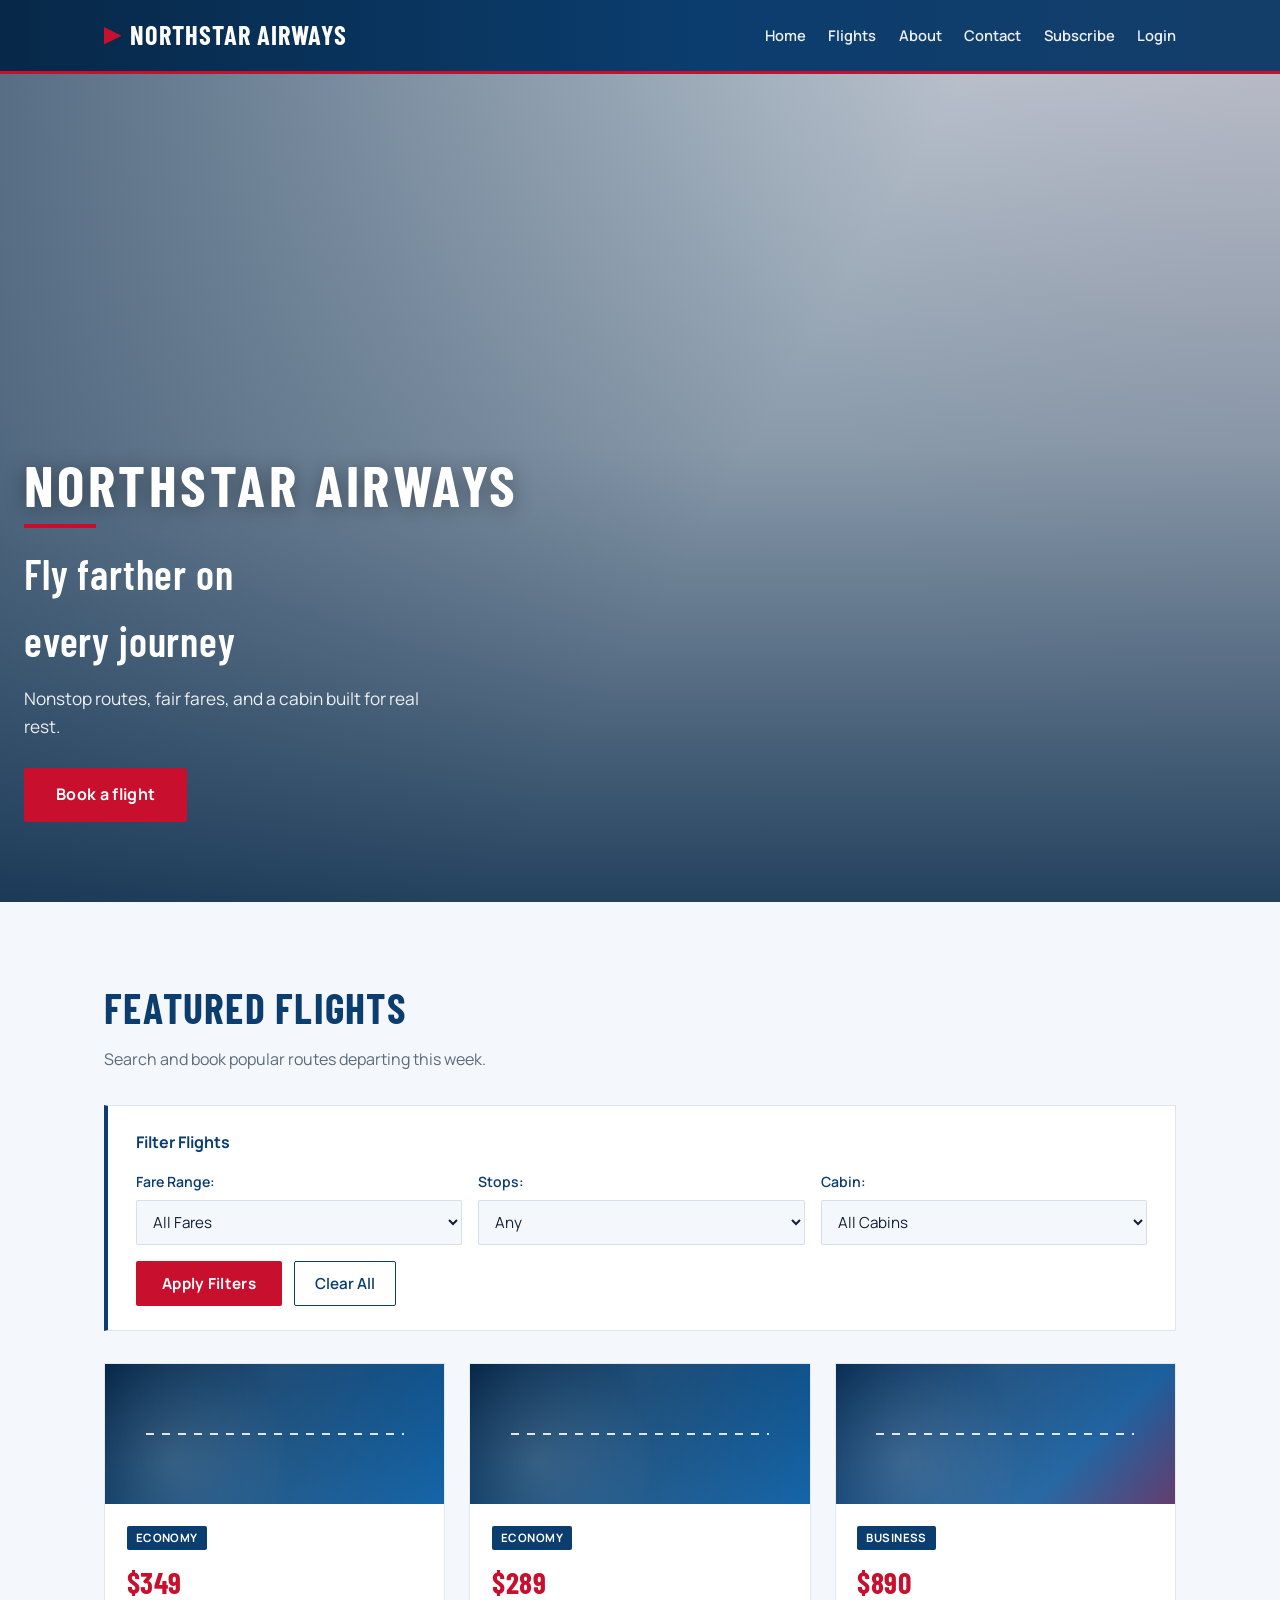
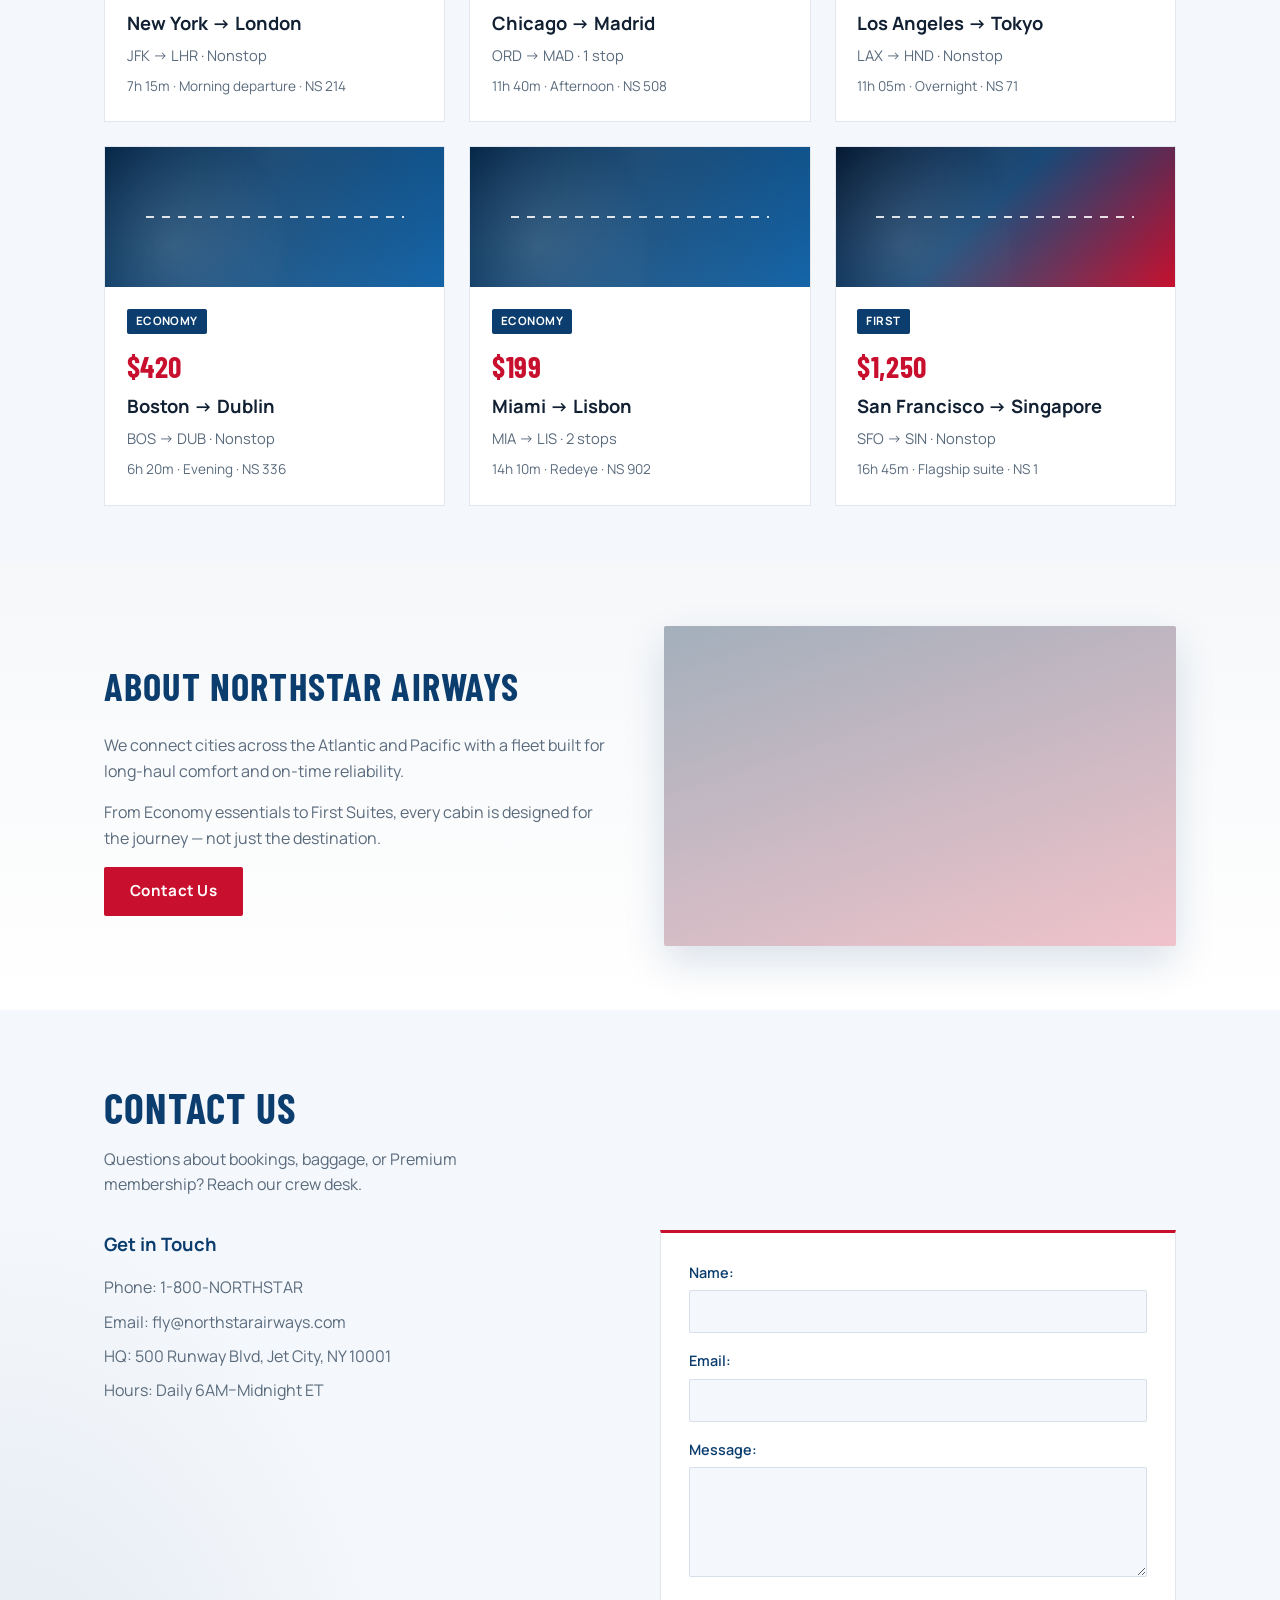
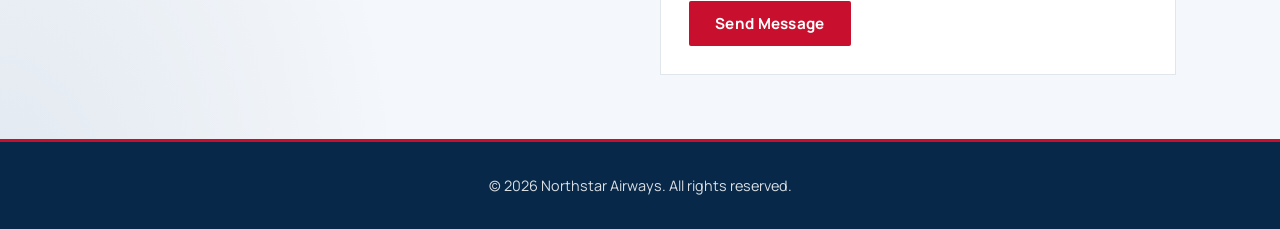
==== index.html @ 5d202de9 "Add Northstar Airways booking demo with Amplitude analytics Airline-themed blue/red site mirroring w" ====
<!DOCTYPE html>
<html lang="en">

<head>
    <meta charset="UTF-8">
    <meta name="viewport" content="width=device-width, initial-scale=1.0">
    <title>Northstar Airways — Fly Farther</title>
    <link rel="preconnect" href="https://fonts.googleapis.com">
    <link rel="preconnect" href="https://fonts.gstatic.com" crossorigin>
    <link href="https://fonts.googleapis.com/css2?family=Barlow+Condensed:wght@600;700&family=Manrope:wght@400;500;600;700&display=swap" rel="stylesheet">
    <link rel="stylesheet" href="style.css">

    <!-- Amplitude Analytics with Engagement Plugin -->
    <script src="https://cdn.amplitude.com/script/f0db16a2ac68ab1c81271aeabdb148de.js"></script>
    <script src="https://cdn.amplitude.com/script/f0db16a2ac68ab1c81271aeabdb148de.engagement.js"></script>
    <script>

        // Add engagement plugin only (session replay should be included)
        if (window.engagement && window.engagement.plugin) {
            console.log('Adding engagement plugin...');
            const engagementPlugin = window.engagement.plugin();
            console.log('Engagement plugin object:', engagementPlugin);
            window.amplitude.add(engagementPlugin);
            console.log('Engagement plugin added');
        } else {
            console.warn('Engagement plugin not found');
        }
        const sessionReplayTracking = window.sessionReplay.plugin();

        window.amplitude.add(window.sessionReplay.plugin({ sampleRate: 1 }));
        // Initialize Amplitude
        window.amplitude.init('f0db16a2ac68ab1c81271aeabdb148de', {
            "fetchRemoteConfig": true,
            "autocapture": true
        });

        console.log('Amplitude initialized successfully');

    </script>

</head>

<body>
    <!-- Header -->
    <header>
        <nav class="container">
            <div class="logo">
                <span class="logo-mark" aria-hidden="true"></span>
                Northstar Airways
            </div>
            <ul>
                <li><a href="#home">Home</a></li>
                <li><a href="#flights">Flights</a></li>
                <li><a href="#about">About</a></li>
                <li><a href="#contact">Contact</a></li>
                <li id="subscribeNavItem"><a href="#" onclick="startFreeTrial(); return false;">Subscribe</a></li>
                <li id="premiumNavItem"><a href="#" onclick="upgradeToPremium(); return false;">Upgrade to Premium</a></li>
                <li id="loginNavItem"><a href="#" onclick="openLoginModal()">Login</a></li>
            </ul>
        </nav>
    </header>

    <!-- Hero Section -->
    <section id="home" class="hero">
        <div class="hero-media" role="img" aria-label="Aircraft climbing through a clear sky"></div>
        <div class="hero-scrim"></div>
        <div class="container hero-content">
            <p class="brand-lockup">Northstar Airways</p>
            <h1>Fly farther on every journey</h1>
            <p class="hero-support">Nonstop routes, fair fares, and a cabin built for real rest.</p>
            <a href="#flights" class="btn btn-hero">Book a flight</a>
        </div>
    </section>

    <!-- Flights Section -->
    <section id="flights" class="flights">
        <div class="container">
            <h2 class="section-title">Featured Flights</h2>
            <p class="section-lead">Search and book popular routes departing this week.</p>

            <!-- Filters -->
            <div class="filters">
                <h3>Filter Flights</h3>
                <div class="filter-row">
                    <div class="filter-group">
                        <label for="priceFilter">Fare Range:</label>
                        <select id="priceFilter">
                            <option value="">All Fares</option>
                            <option value="0-300">Under $300</option>
                            <option value="300-500">$300 – $500</option>
                            <option value="500-999999">$500+</option>
                        </select>
                    </div>
                    <div class="filter-group">
                        <label for="bedroomFilter">Stops:</label>
                        <select id="bedroomFilter">
                            <option value="">Any</option>
                            <option value="0">Nonstop</option>
                            <option value="1">1+ stop</option>
                            <option value="2">2+ stops</option>
                        </select>
                    </div>
                    <div class="filter-group">
                        <label for="typeFilter">Cabin:</label>
                        <select id="typeFilter">
                            <option value="">All Cabins</option>
                            <option value="economy">Economy</option>
                            <option value="business">Business</option>
                            <option value="first">First</option>
                        </select>
                    </div>
                </div>
                <div class="filter-buttons">
                    <button class="btn" onclick="applyFilters()">Apply Filters</button>
                    <button class="btn-secondary" onclick="clearFilters()">Clear All</button>
                </div>
            </div>

            <div class="flight-grid" id="propertyGrid">
                <div class="flight-card" data-price="349" data-bedrooms="0" data-type="economy"
                    onclick="ClickFeatureProperty(1)">
                    <div class="flight-route-visual economy"></div>
                    <div class="flight-info">
                        <div class="flight-type">Economy</div>
                        <div class="flight-price">$349</div>
                        <h3 class="flight-title">New York → London</h3>
                        <p class="flight-location">JFK → LHR · Nonstop</p>
                        <p class="flight-features">7h 15m · Morning departure · NS 214</p>
                    </div>
                </div>

                <div class="flight-card" data-price="289" data-bedrooms="1" data-type="economy"
                    onclick="ClickFeatureProperty(2)">
                    <div class="flight-route-visual economy"></div>
                    <div class="flight-info">
                        <div class="flight-type">Economy</div>
                        <div class="flight-price">$289</div>
                        <h3 class="flight-title">Chicago → Madrid</h3>
                        <p class="flight-location">ORD → MAD · 1 stop</p>
                        <p class="flight-features">11h 40m · Afternoon · NS 508</p>
                    </div>
                </div>

                <div class="flight-card" data-price="890" data-bedrooms="0" data-type="business"
                    onclick="ClickFeatureProperty(3)">
                    <div class="flight-route-visual business"></div>
                    <div class="flight-info">
                        <div class="flight-type">Business</div>
                        <div class="flight-price">$890</div>
                        <h3 class="flight-title">Los Angeles → Tokyo</h3>
                        <p class="flight-location">LAX → HND · Nonstop</p>
                        <p class="flight-features">11h 05m · Overnight · NS 71</p>
                    </div>
                </div>

                <div class="flight-card" data-price="420" data-bedrooms="0" data-type="economy"
                    onclick="ClickFeatureProperty(4)">
                    <div class="flight-route-visual economy"></div>
                    <div class="flight-info">
                        <div class="flight-type">Economy</div>
                        <div class="flight-price">$420</div>
                        <h3 class="flight-title">Boston → Dublin</h3>
                        <p class="flight-location">BOS → DUB · Nonstop</p>
                        <p class="flight-features">6h 20m · Evening · NS 336</p>
                    </div>
                </div>

                <div class="flight-card" data-price="199" data-bedrooms="2" data-type="economy"
                    onclick="ClickFeatureProperty(5)">
                    <div class="flight-route-visual economy"></div>
                    <div class="flight-info">
                        <div class="flight-type">Economy</div>
                        <div class="flight-price">$199</div>
                        <h3 class="flight-title">Miami → Lisbon</h3>
                        <p class="flight-location">MIA → LIS · 2 stops</p>
                        <p class="flight-features">14h 10m · Redeye · NS 902</p>
                    </div>
                </div>

                <div class="flight-card" data-price="1250" data-bedrooms="0" data-type="first"
                    onclick="ClickFeatureProperty(6)">
                    <div class="flight-route-visual first"></div>
                    <div class="flight-info">
                        <div class="flight-type">First</div>
                        <div class="flight-price">$1,250</div>
                        <h3 class="flight-title">San Francisco → Singapore</h3>
                        <p class="flight-location">SFO → SIN · Nonstop</p>
                        <p class="flight-features">16h 45m · Flagship suite · NS 1</p>
                    </div>
                </div>
            </div>

            <div class="no-results" id="noResults">
                No flights match your current filters. Please try different criteria.
            </div>
        </div>
    </section>

    <!-- Flight Modal -->
    <div id="propertyModal" class="modal">
        <div class="modal-content">
            <span class="modal-close" onclick="closePropertyModal()">&times;</span>
            <div id="modalContent">
                <!-- Flight details will be loaded here -->
            </div>
        </div>
    </div>

    <!-- About Section -->
    <section id="about" class="about">
        <div class="container">
            <div class="about-content">
                <div class="about-text">
                    <h2>About Northstar Airways</h2>
                    <p>We connect cities across the Atlantic and Pacific with a fleet built for long-haul comfort and on-time reliability.</p>
                    <p>From Economy essentials to First Suites, every cabin is designed for the journey — not just the destination.</p>
                    <a href="#contact" class="btn">Contact Us</a>
                </div>
                <div class="about-image" role="img" aria-label="Cabin aisle looking toward the cockpit"></div>
            </div>
        </div>
    </section>

    <!-- Contact Section -->
    <section id="contact" class="contact">
        <div class="container">
            <h2 class="section-title">Contact Us</h2>
            <p class="section-lead">Questions about bookings, baggage, or Premium membership? Reach our crew desk.</p>

            <div class="contact-content">
                <div class="contact-info">
                    <h3>Get in Touch</h3>
                    <p>Phone: 1-800-NORTHSTAR</p>
                    <p>Email: fly@northstarairways.com</p>
                    <p>HQ: 500 Runway Blvd, Jet City, NY 10001</p>
                    <p>Hours: Daily 6AM–Midnight ET</p>
                </div>

                <form class="contact-form">
                    <div class="form-group">
                        <label for="name">Name:</label>
                        <input type="text" id="name" name="name" required>
                    </div>
                    <div class="form-group">
                        <label for="email">Email:</label>
                        <input type="email" id="email" name="email" required>
                    </div>
                    <div class="form-group">
                        <label for="message">Message:</label>
                        <textarea id="message" name="message" required></textarea>
                    </div>
                    <button type="submit" class="btn">Send Message</button>
                </form>
            </div>
        </div>
    </section>

    <!-- Footer -->
    <footer>
        <div class="container">
            <p>&copy; 2026 Northstar Airways. All rights reserved.</p>
        </div>
    </footer>

    <!-- Login Modal -->
    <div id="loginModal" class="modal">
        <div class="modal-content">
            <span class="modal-close" onclick="closeLoginModal()">&times;</span>
            <div class="login-container">
                <h2>Login</h2>
                <form class="login-form" id="loginForm">
                    <div class="form-group">
                        <label for="estateAgent">Travel Partner:</label>
                        <select id="estateAgent" name="estateAgent" required>
                            <option value="">Select Travel Partner</option>
                            <option value="premium-properties">Skyline Travel Group</option>
                            <option value="downtown-realty">Metro Booking Co.</option>
                            <option value="riverside-homes">Harbor Voyages</option>
                            <option value="luxury-estates">Summit Concierge Air</option>
                        </select>
                    </div>
                    <div class="form-group">
                        <label for="loginName">Name:</label>
                        <input type="text" id="loginName" name="name" required>
                    </div>
                    <div class="form-group">
                        <label for="loginUserId">User ID:</label>
                        <input type="text" id="loginUserId" name="userId" required>
                    </div>
                    <div class="form-group">
                        <label for="loginPassword">Password:</label>
                        <input type="password" id="loginPassword" name="password" required>
                    </div>
                    <div class="login-buttons">
                        <button type="submit" class="btn">Login</button>
                        <button type="button" class="btn-secondary" onclick="closeLoginModal()">Cancel</button>
                    </div>
                    <div id="loginError" class="login-error"></div>
                </form>
            </div>
        </div>
    </div>

    <!-- User Status Display -->
    <div id="userStatus" class="user-status hidden">
        <div class="account-info">
            <div id="estateAgentDisplay" class="estate-agent-info"></div>
            <span id="planLabel" class="plan-label"></span>
            <span id="userWelcome"></span>
        </div>
        <div class="user-status-actions">
            <button type="button" id="subscribeBtn" class="btn btn-subscribe" onclick="startFreeTrial()">Start free trial</button>
            <button type="button" id="upgradePremiumBtn" class="btn btn-premium" onclick="upgradeToPremium()">Upgrade to Premium</button>
            <button class="btn-secondary" onclick="logout()">Logout</button>
        </div>
    </div>

    <script src="script.js?v=1"></script>
</body>

</html>
---- style.css ----
:root {
    --blue: #0b3d6e;
    --blue-deep: #072848;
    --blue-bright: #1565a8;
    --red: #c8102e;
    --red-deep: #9a0c23;
    --ink: #122033;
    --muted: #5a6b7d;
    --paper: #f4f7fb;
    --white: #ffffff;
    --line: rgba(11, 61, 110, 0.12);
    --font-display: "Barlow Condensed", "Arial Narrow", sans-serif;
    --font-body: "Manrope", "Segoe UI", sans-serif;
}

* {
    margin: 0;
    padding: 0;
    box-sizing: border-box;
}

html {
    scroll-behavior: smooth;
}

body {
    font-family: var(--font-body);
    line-height: 1.6;
    color: var(--ink);
    background:
        radial-gradient(ellipse 80% 50% at 100% 0%, rgba(200, 16, 46, 0.06), transparent 50%),
        radial-gradient(ellipse 70% 40% at 0% 100%, rgba(11, 61, 110, 0.08), transparent 45%),
        var(--paper);
}

.container {
    max-width: 1120px;
    margin: 0 auto;
    padding: 0 24px;
}

/* Header */
header {
    background: linear-gradient(90deg, var(--blue-deep) 0%, var(--blue) 55%, #143e6a 100%);
    color: var(--white);
    padding: 0.9rem 0;
    position: sticky;
    top: 0;
    z-index: 100;
    border-bottom: 3px solid var(--red);
}

nav {
    display: flex;
    justify-content: space-between;
    align-items: center;
    gap: 1.5rem;
}

.logo {
    font-family: var(--font-display);
    font-size: 1.65rem;
    font-weight: 700;
    letter-spacing: 0.04em;
    text-transform: uppercase;
    display: flex;
    align-items: center;
    gap: 0.55rem;
}

.logo-mark {
    width: 1.1rem;
    height: 1.1rem;
    background: var(--red);
    clip-path: polygon(50% 0%, 100% 100%, 0% 100%);
    display: inline-block;
    transform: rotate(90deg);
    animation: markPulse 3.2s ease-in-out infinite;
}

@keyframes markPulse {
    0%, 100% { opacity: 1; transform: rotate(90deg) scale(1); }
    50% { opacity: 0.75; transform: rotate(90deg) scale(1.08); }
}

nav ul {
    list-style: none;
    display: flex;
    flex-wrap: wrap;
    gap: 1.4rem;
    justify-content: flex-end;
}

nav a {
    color: var(--white);
    text-decoration: none;
    font-size: 0.92rem;
    font-weight: 600;
    opacity: 0.92;
}

nav a:hover {
    opacity: 1;
    color: #ffd6dc;
}

/* Hero — full-bleed */
.hero {
    position: relative;
    min-height: 92vh;
    display: flex;
    align-items: flex-end;
    overflow: hidden;
    color: var(--white);
}

.hero-media {
    position: absolute;
    inset: 0;
    background:
        linear-gradient(120deg, rgba(7, 40, 72, 0.55), transparent 55%),
        url("https://images.unsplash.com/photo-1436491865332-7a61a1093540?auto=format&fit=crop&w=2000&q=80")
            center / cover no-repeat;
    animation: heroDrift 28s ease-in-out infinite alternate;
}

@keyframes heroDrift {
    from { transform: scale(1) translate3d(0, 0, 0); }
    to { transform: scale(1.06) translate3d(-1.5%, -1%, 0); }
}

.hero-scrim {
    position: absolute;
    inset: 0;
    background: linear-gradient(
        180deg,
        rgba(7, 40, 72, 0.25) 0%,
        rgba(7, 40, 72, 0.45) 45%,
        rgba(7, 40, 72, 0.88) 100%
    );
    pointer-events: none;
}

.hero-content {
    position: relative;
    z-index: 1;
    padding: 4rem 24px 5rem;
    max-width: 720px;
    margin: 0;
    margin-right: auto;
    animation: heroRise 0.9s ease-out both;
}

@keyframes heroRise {
    from { opacity: 0; transform: translateY(28px); }
    to { opacity: 1; transform: translateY(0); }
}

.brand-lockup {
    font-family: var(--font-display);
    font-size: clamp(2.4rem, 6vw, 3.6rem);
    font-weight: 700;
    letter-spacing: 0.06em;
    text-transform: uppercase;
    line-height: 1;
    margin-bottom: 0.75rem;
    color: var(--white);
    text-shadow: 0 2px 20px rgba(0, 0, 0, 0.35);
}

.brand-lockup::after {
    content: "";
    display: block;
    width: 4.5rem;
    height: 4px;
    margin-top: 0.65rem;
    background: var(--red);
}

.hero h1 {
    font-family: var(--font-display);
    font-size: clamp(1.8rem, 4vw, 2.6rem);
    font-weight: 600;
    letter-spacing: 0.02em;
    margin-bottom: 0.75rem;
    max-width: 16ch;
}

.hero-support {
    font-size: 1.08rem;
    margin-bottom: 1.75rem;
    max-width: 36ch;
    color: rgba(255, 255, 255, 0.9);
}

.btn {
    background: var(--red);
    color: var(--white);
    padding: 12px 26px;
    text-decoration: none;
    border-radius: 2px;
    display: inline-block;
    cursor: pointer;
    border: none;
    font-family: var(--font-body);
    font-size: 0.95rem;
    font-weight: 700;
    letter-spacing: 0.02em;
    transition: background 0.2s ease, transform 0.2s ease;
}

.btn:hover {
    background: var(--red-deep);
    transform: translateY(-1px);
}

.btn-hero {
    padding: 14px 32px;
    font-size: 1rem;
}

/* Flights */
.flights {
    padding: 4.5rem 0 3.5rem;
}

.section-title {
    font-family: var(--font-display);
    text-align: left;
    font-size: clamp(2rem, 4vw, 2.6rem);
    font-weight: 700;
    letter-spacing: 0.03em;
    text-transform: uppercase;
    margin-bottom: 0.4rem;
    color: var(--blue);
}

.section-lead {
    color: var(--muted);
    margin-bottom: 2rem;
    max-width: 42ch;
}

.filters {
    background: var(--white);
    padding: 1.5rem 1.75rem;
    border: 1px solid var(--line);
    border-left: 4px solid var(--blue);
    margin-bottom: 2rem;
}

.filters h3 {
    margin-bottom: 1rem;
    color: var(--blue);
    font-size: 1rem;
    font-weight: 700;
}

.filter-row {
    display: grid;
    grid-template-columns: repeat(auto-fit, minmax(180px, 1fr));
    gap: 1rem;
    margin-bottom: 1rem;
}

.filter-group {
    display: flex;
    flex-direction: column;
}

.filter-group label {
    margin-bottom: 0.4rem;
    font-weight: 600;
    font-size: 0.88rem;
    color: var(--blue);
}

.filter-group select {
    padding: 10px 12px;
    border: 1px solid var(--line);
    border-radius: 2px;
    font-size: 0.95rem;
    font-family: inherit;
    background: var(--paper);
    color: var(--ink);
}

.filter-buttons {
    display: flex;
    gap: 0.75rem;
    flex-wrap: wrap;
}

.btn-secondary {
    background: transparent;
    color: var(--blue);
    padding: 10px 20px;
    border: 1.5px solid var(--blue);
    border-radius: 2px;
    cursor: pointer;
    font-family: var(--font-body);
    font-size: 0.95rem;
    font-weight: 600;
}

.btn-secondary:hover {
    background: rgba(11, 61, 110, 0.06);
}

.flight-grid {
    display: grid;
    grid-template-columns: repeat(auto-fit, minmax(280px, 1fr));
    gap: 1.5rem;
    margin-top: 0.5rem;
}

.flight-card {
    background: var(--white);
    border: 1px solid var(--line);
    overflow: hidden;
    cursor: pointer;
    transition: transform 0.25s ease, border-color 0.25s ease, box-shadow 0.25s ease;
}

.flight-card:hover {
    transform: translateY(-4px);
    border-color: rgba(200, 16, 46, 0.35);
    box-shadow: 0 12px 28px rgba(11, 61, 110, 0.12);
}

.flight-route-visual {
    height: 140px;
    position: relative;
    background:
        linear-gradient(135deg, var(--blue-deep) 0%, var(--blue-bright) 100%);
    overflow: hidden;
}

.flight-route-visual::before {
    content: "";
    position: absolute;
    inset: 0;
    background:
        radial-gradient(circle at 20% 70%, rgba(255, 255, 255, 0.15), transparent 40%),
        linear-gradient(90deg, transparent 0%, rgba(255, 255, 255, 0.08) 50%, transparent 100%);
}

.flight-route-visual::after {
    content: "";
    position: absolute;
    left: 12%;
    right: 12%;
    top: 50%;
    height: 2px;
    background: repeating-linear-gradient(
        90deg,
        rgba(255, 255, 255, 0.85) 0 8px,
        transparent 8px 16px
    );
    transform: translateY(-50%);
}

.flight-route-visual.business {
    background: linear-gradient(135deg, #0a2f55 0%, #1a5f9e 70%, #c8102e 140%);
}

.flight-route-visual.first {
    background: linear-gradient(135deg, #061a33 0%, #0b3d6e 45%, #c8102e 100%);
}

.flight-info {
    padding: 1.25rem 1.35rem 1.5rem;
}

.flight-price {
    font-family: var(--font-display);
    font-size: 1.85rem;
    font-weight: 700;
    color: var(--red);
    letter-spacing: 0.02em;
    margin-bottom: 0.15rem;
}

.flight-title {
    font-size: 1.15rem;
    font-weight: 700;
    margin-bottom: 0.35rem;
    color: var(--ink);
}

.flight-location {
    color: var(--muted);
    margin-bottom: 0.5rem;
    font-size: 0.92rem;
}

.flight-features {
    font-size: 0.85rem;
    color: var(--muted);
}

.flight-type {
    display: inline-block;
    background: var(--blue);
    color: white;
    padding: 3px 9px;
    border-radius: 2px;
    font-size: 0.72rem;
    font-weight: 700;
    letter-spacing: 0.04em;
    text-transform: uppercase;
    margin-bottom: 0.55rem;
}

.flight-card.hidden {
    display: none;
}

.no-results {
    text-align: center;
    padding: 2rem;
    color: var(--muted);
    font-size: 1.05rem;
    display: none;
}

/* About */
.about {
    padding: 4rem 0;
    background:
        linear-gradient(180deg, rgba(11, 61, 110, 0.04), transparent),
        var(--white);
}

.about-content {
    display: grid;
    grid-template-columns: 1fr 1fr;
    gap: 3rem;
    align-items: center;
}

.about-text h2 {
    font-family: var(--font-display);
    font-size: clamp(1.9rem, 3.5vw, 2.4rem);
    font-weight: 700;
    letter-spacing: 0.03em;
    text-transform: uppercase;
    margin-bottom: 1rem;
    color: var(--blue);
}

.about-text p {
    color: var(--muted);
    margin-bottom: 1rem;
}

.about-image {
    height: 320px;
    border-radius: 2px;
    background:
        linear-gradient(160deg, rgba(7, 40, 72, 0.35), rgba(200, 16, 46, 0.25)),
        url("https://images.unsplash.com/photo-1542296332-2e4473faf803?auto=format&fit=crop&w=1200&q=80")
            center / cover no-repeat;
    box-shadow: 0 16px 40px rgba(11, 61, 110, 0.15);
}

/* Contact */
.contact {
    padding: 4rem 0;
}

.contact-content {
    display: grid;
    grid-template-columns: 1fr 1fr;
    gap: 2.5rem;
}

.contact-info h3 {
    margin-bottom: 1rem;
    color: var(--blue);
    font-size: 1.15rem;
}

.contact-info p {
    margin-bottom: 0.55rem;
    color: var(--muted);
}

.contact-form {
    background: var(--white);
    padding: 1.75rem;
    border: 1px solid var(--line);
    border-top: 3px solid var(--red);
}

.form-group {
    margin-bottom: 1rem;
}

.form-group label {
    display: block;
    margin-bottom: 0.4rem;
    color: var(--blue);
    font-weight: 600;
    font-size: 0.9rem;
}

.form-group input,
.form-group textarea {
    width: 100%;
    padding: 10px 12px;
    border: 1px solid var(--line);
    border-radius: 2px;
    font-family: inherit;
    font-size: 0.95rem;
    background: var(--paper);
}

.form-group textarea {
    height: 110px;
    resize: vertical;
}

/* Footer */
footer {
    background: var(--blue-deep);
    color: rgba(255, 255, 255, 0.85);
    text-align: center;
    padding: 2rem 0;
    border-top: 3px solid var(--red);
    font-size: 0.9rem;
}

/* Modal */
.modal {
    display: none;
    position: fixed;
    z-index: 1000;
    left: 0;
    top: 0;
    width: 100%;
    height: 100%;
    background-color: rgba(7, 40, 72, 0.55);
}

.modal-content {
    background-color: var(--white);
    margin: 5% auto;
    padding: 2rem;
    border-radius: 2px;
    width: 90%;
    max-width: 600px;
    position: relative;
    border-top: 4px solid var(--red);
    max-height: 85vh;
    overflow-y: auto;
}

.modal-close {
    position: absolute;
    right: 1rem;
    top: 0.6rem;
    font-size: 2rem;
    cursor: pointer;
    color: var(--muted);
    line-height: 1;
}

.modal-close:hover {
    color: var(--red);
}

.login-container {
    max-width: 400px;
    margin: 0 auto;
}

.login-container h2 {
    text-align: center;
    margin-bottom: 1.5rem;
    font-family: var(--font-display);
    letter-spacing: 0.04em;
    text-transform: uppercase;
    color: var(--blue);
}

.login-form input,
.login-form select {
    width: 100%;
    padding: 10px 12px;
    border: 1.5px solid var(--line);
    border-radius: 2px;
    font-size: 1rem;
    font-family: inherit;
    background: var(--paper);
    transition: border-color 0.2s ease;
}

.login-form input:focus,
.login-form select:focus {
    outline: none;
    border-color: var(--blue-bright);
}

.login-buttons {
    display: flex;
    gap: 0.75rem;
    justify-content: center;
    margin-top: 1.5rem;
    flex-wrap: wrap;
}

.login-error {
    color: var(--red);
    text-align: center;
    margin-top: 1rem;
    font-size: 0.9rem;
    display: none;
}

.login-error.show {
    display: block;
}

/* User Status */
.user-status {
    position: fixed;
    top: 80px;
    right: 20px;
    background: var(--white);
    padding: 1rem;
    border-radius: 2px;
    box-shadow: 0 8px 28px rgba(11, 61, 110, 0.18);
    border: 1px solid var(--line);
    border-left: 4px solid var(--red);
    display: flex;
    align-items: center;
    gap: 1rem;
    flex-wrap: wrap;
    z-index: 999;
    min-width: 280px;
}

.user-status-actions {
    display: flex;
    flex-direction: column;
    gap: 0.5rem;
    align-items: stretch;
}

.plan-label {
    font-size: 0.85rem;
    color: var(--muted);
    font-weight: 500;
}

.btn-subscribe {
    background: var(--blue);
    padding: 8px 14px;
    font-size: 0.88rem;
    white-space: nowrap;
}

.btn-subscribe:hover {
    background: var(--blue-deep);
}

.btn-premium {
    background: var(--red);
    padding: 8px 14px;
    font-size: 0.88rem;
    white-space: nowrap;
}

.btn-premium:hover {
    background: var(--red-deep);
}

.user-status.hidden {
    display: none;
}

.account-info {
    display: flex;
    flex-direction: column;
    gap: 0.25rem;
}

.estate-agent-info {
    font-size: 0.82rem;
    color: var(--muted);
    font-weight: 700;
    padding: 0.25rem 0.5rem;
    background: var(--paper);
    border-left: 3px solid var(--blue);
}

.user-status span {
    color: var(--blue);
    font-weight: 700;
}

.user-status .plan-label {
    color: var(--muted);
    font-weight: 500;
}

@media (max-width: 768px) {
    nav {
        flex-direction: column;
        align-items: flex-start;
        gap: 0.75rem;
    }

    nav ul {
        gap: 0.85rem 1rem;
        justify-content: flex-start;
    }

    .hero {
        min-height: 78vh;
    }

    .hero-content {
        padding-bottom: 3rem;
    }

    .about-content,
    .contact-content {
        grid-template-columns: 1fr;
    }

    .flight-grid {
        grid-template-columns: 1fr;
    }

    .filter-row {
        grid-template-columns: 1fr;
    }

    .user-status {
        position: static;
        margin: 1rem;
        right: auto;
        top: auto;
    }
}
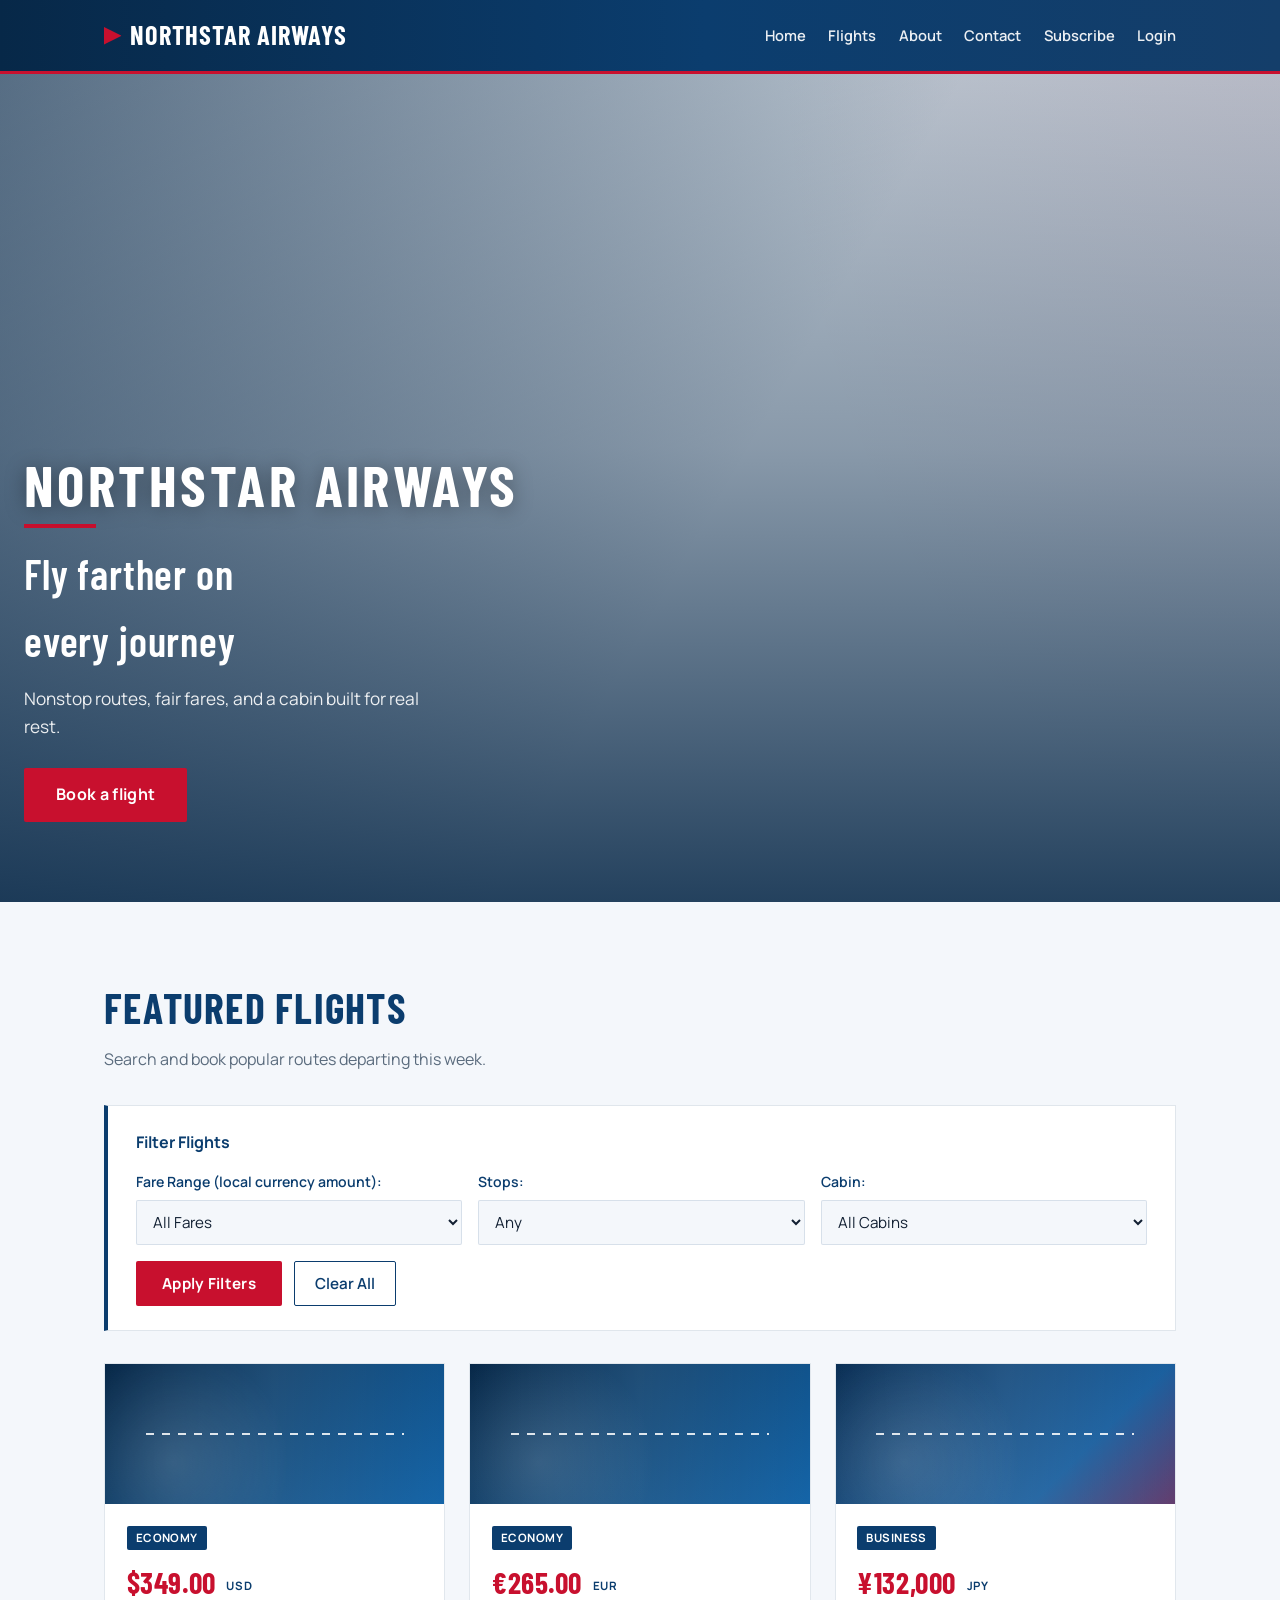
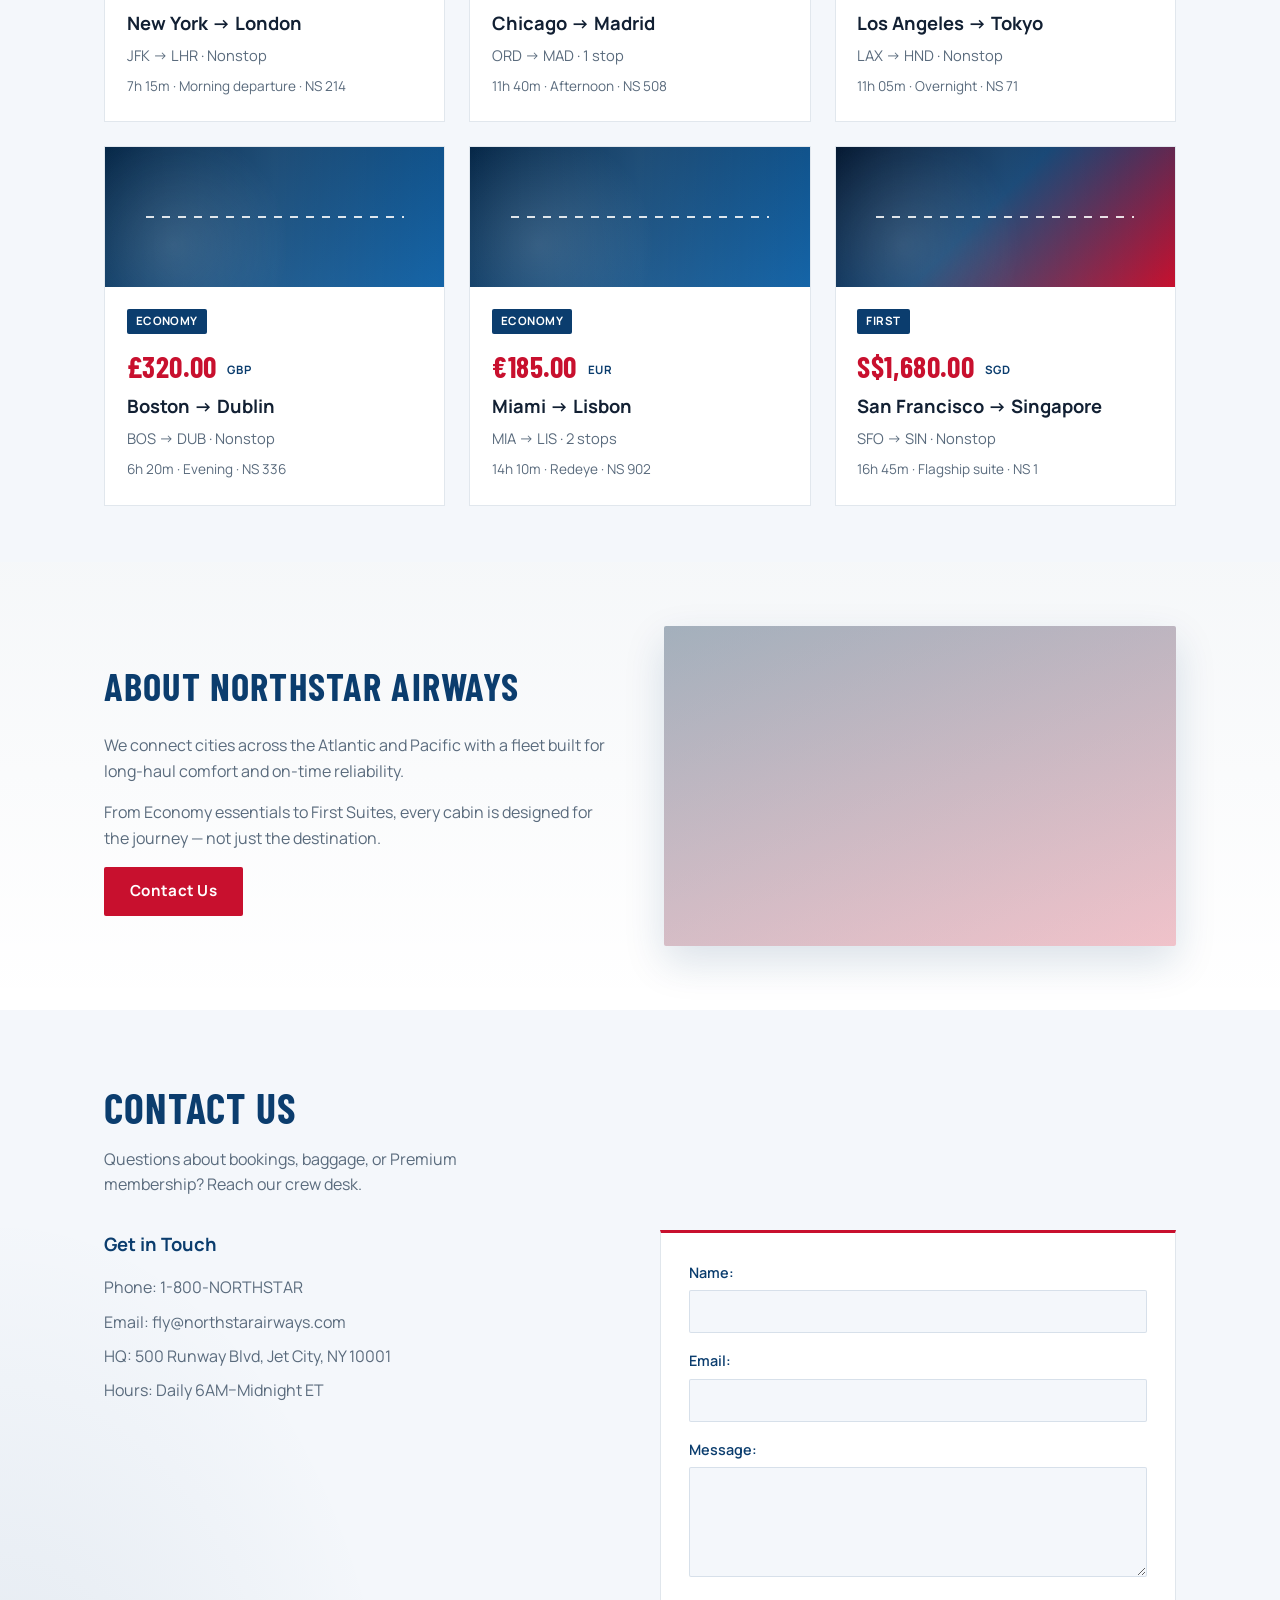
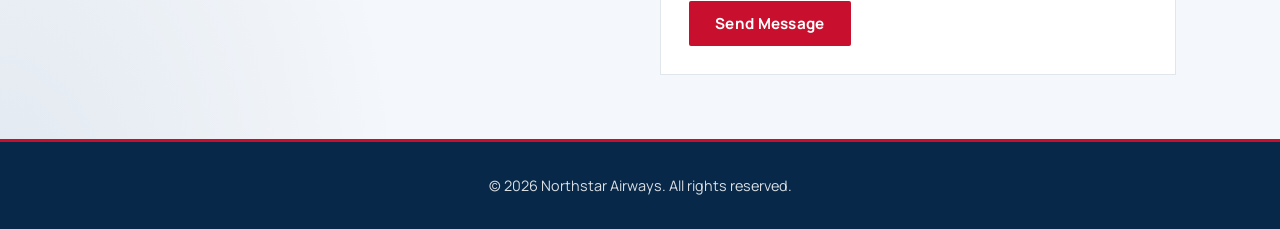
==== commit 0e824e9b: "Add Buy Flight revenue tracking with multi-currency fares Rename booking events for airlines, send $" ====
--- a/index.html
+++ b/index.html
@@ -83,12 +83,12 @@
                 <h3>Filter Flights</h3>
                 <div class="filter-row">
                     <div class="filter-group">
-                        <label for="priceFilter">Fare Range:</label>
+                        <label for="priceFilter">Fare Range (local currency amount):</label>
                         <select id="priceFilter">
                             <option value="">All Fares</option>
-                            <option value="0-300">Under $300</option>
-                            <option value="300-500">$300 – $500</option>
-                            <option value="500-999999">$500+</option>
+                            <option value="0-300">Under 300</option>
+                            <option value="300-500">300 – 500</option>
+                            <option value="500-999999">500+</option>
                         </select>
                     </div>
                     <div class="filter-group">
@@ -122,67 +122,67 @@
                     <div class="flight-route-visual economy"></div>
                     <div class="flight-info">
                         <div class="flight-type">Economy</div>
-                        <div class="flight-price">$349</div>
+                        <div class="flight-price">$349.00 <span class="flight-currency">USD</span></div>
                         <h3 class="flight-title">New York → London</h3>
                         <p class="flight-location">JFK → LHR · Nonstop</p>
                         <p class="flight-features">7h 15m · Morning departure · NS 214</p>
                     </div>
                 </div>
 
-                <div class="flight-card" data-price="289" data-bedrooms="1" data-type="economy"
+                <div class="flight-card" data-price="265" data-bedrooms="1" data-type="economy"
                     onclick="ClickFeatureProperty(2)">
                     <div class="flight-route-visual economy"></div>
                     <div class="flight-info">
                         <div class="flight-type">Economy</div>
-                        <div class="flight-price">$289</div>
+                        <div class="flight-price">€265.00 <span class="flight-currency">EUR</span></div>
                         <h3 class="flight-title">Chicago → Madrid</h3>
                         <p class="flight-location">ORD → MAD · 1 stop</p>
                         <p class="flight-features">11h 40m · Afternoon · NS 508</p>
                     </div>
                 </div>
 
-                <div class="flight-card" data-price="890" data-bedrooms="0" data-type="business"
+                <div class="flight-card" data-price="132000" data-bedrooms="0" data-type="business"
                     onclick="ClickFeatureProperty(3)">
                     <div class="flight-route-visual business"></div>
                     <div class="flight-info">
                         <div class="flight-type">Business</div>
-                        <div class="flight-price">$890</div>
+                        <div class="flight-price">¥132,000 <span class="flight-currency">JPY</span></div>
                         <h3 class="flight-title">Los Angeles → Tokyo</h3>
                         <p class="flight-location">LAX → HND · Nonstop</p>
                         <p class="flight-features">11h 05m · Overnight · NS 71</p>
                     </div>
                 </div>
 
-                <div class="flight-card" data-price="420" data-bedrooms="0" data-type="economy"
+                <div class="flight-card" data-price="320" data-bedrooms="0" data-type="economy"
                     onclick="ClickFeatureProperty(4)">
                     <div class="flight-route-visual economy"></div>
                     <div class="flight-info">
                         <div class="flight-type">Economy</div>
-                        <div class="flight-price">$420</div>
+                        <div class="flight-price">£320.00 <span class="flight-currency">GBP</span></div>
                         <h3 class="flight-title">Boston → Dublin</h3>
                         <p class="flight-location">BOS → DUB · Nonstop</p>
                         <p class="flight-features">6h 20m · Evening · NS 336</p>
                     </div>
                 </div>
 
-                <div class="flight-card" data-price="199" data-bedrooms="2" data-type="economy"
+                <div class="flight-card" data-price="185" data-bedrooms="2" data-type="economy"
                     onclick="ClickFeatureProperty(5)">
                     <div class="flight-route-visual economy"></div>
                     <div class="flight-info">
                         <div class="flight-type">Economy</div>
-                        <div class="flight-price">$199</div>
+                        <div class="flight-price">€185.00 <span class="flight-currency">EUR</span></div>
                         <h3 class="flight-title">Miami → Lisbon</h3>
                         <p class="flight-location">MIA → LIS · 2 stops</p>
                         <p class="flight-features">14h 10m · Redeye · NS 902</p>
                     </div>
                 </div>
 
-                <div class="flight-card" data-price="1250" data-bedrooms="0" data-type="first"
+                <div class="flight-card" data-price="1680" data-bedrooms="0" data-type="first"
                     onclick="ClickFeatureProperty(6)">
                     <div class="flight-route-visual first"></div>
                     <div class="flight-info">
                         <div class="flight-type">First</div>
-                        <div class="flight-price">$1,250</div>
+                        <div class="flight-price">S$1,680.00 <span class="flight-currency">SGD</span></div>
                         <h3 class="flight-title">San Francisco → Singapore</h3>
                         <p class="flight-location">SFO → SIN · Nonstop</p>
                         <p class="flight-features">16h 45m · Flagship suite · NS 1</p>
@@ -315,7 +315,7 @@
         </div>
     </div>
 
-    <script src="script.js?v=1"></script>
+    <script src="script.js?v=3"></script>
 </body>
 
 </html>
--- a/style.css
+++ b/style.css
@@ -381,6 +381,16 @@
     margin-bottom: 0.15rem;
 }
 
+.flight-currency {
+    font-family: var(--font-body);
+    font-size: 0.72rem;
+    font-weight: 700;
+    letter-spacing: 0.06em;
+    color: var(--blue);
+    vertical-align: middle;
+    margin-left: 0.25rem;
+}
+
 .flight-title {
     font-size: 1.15rem;
     font-weight: 700;
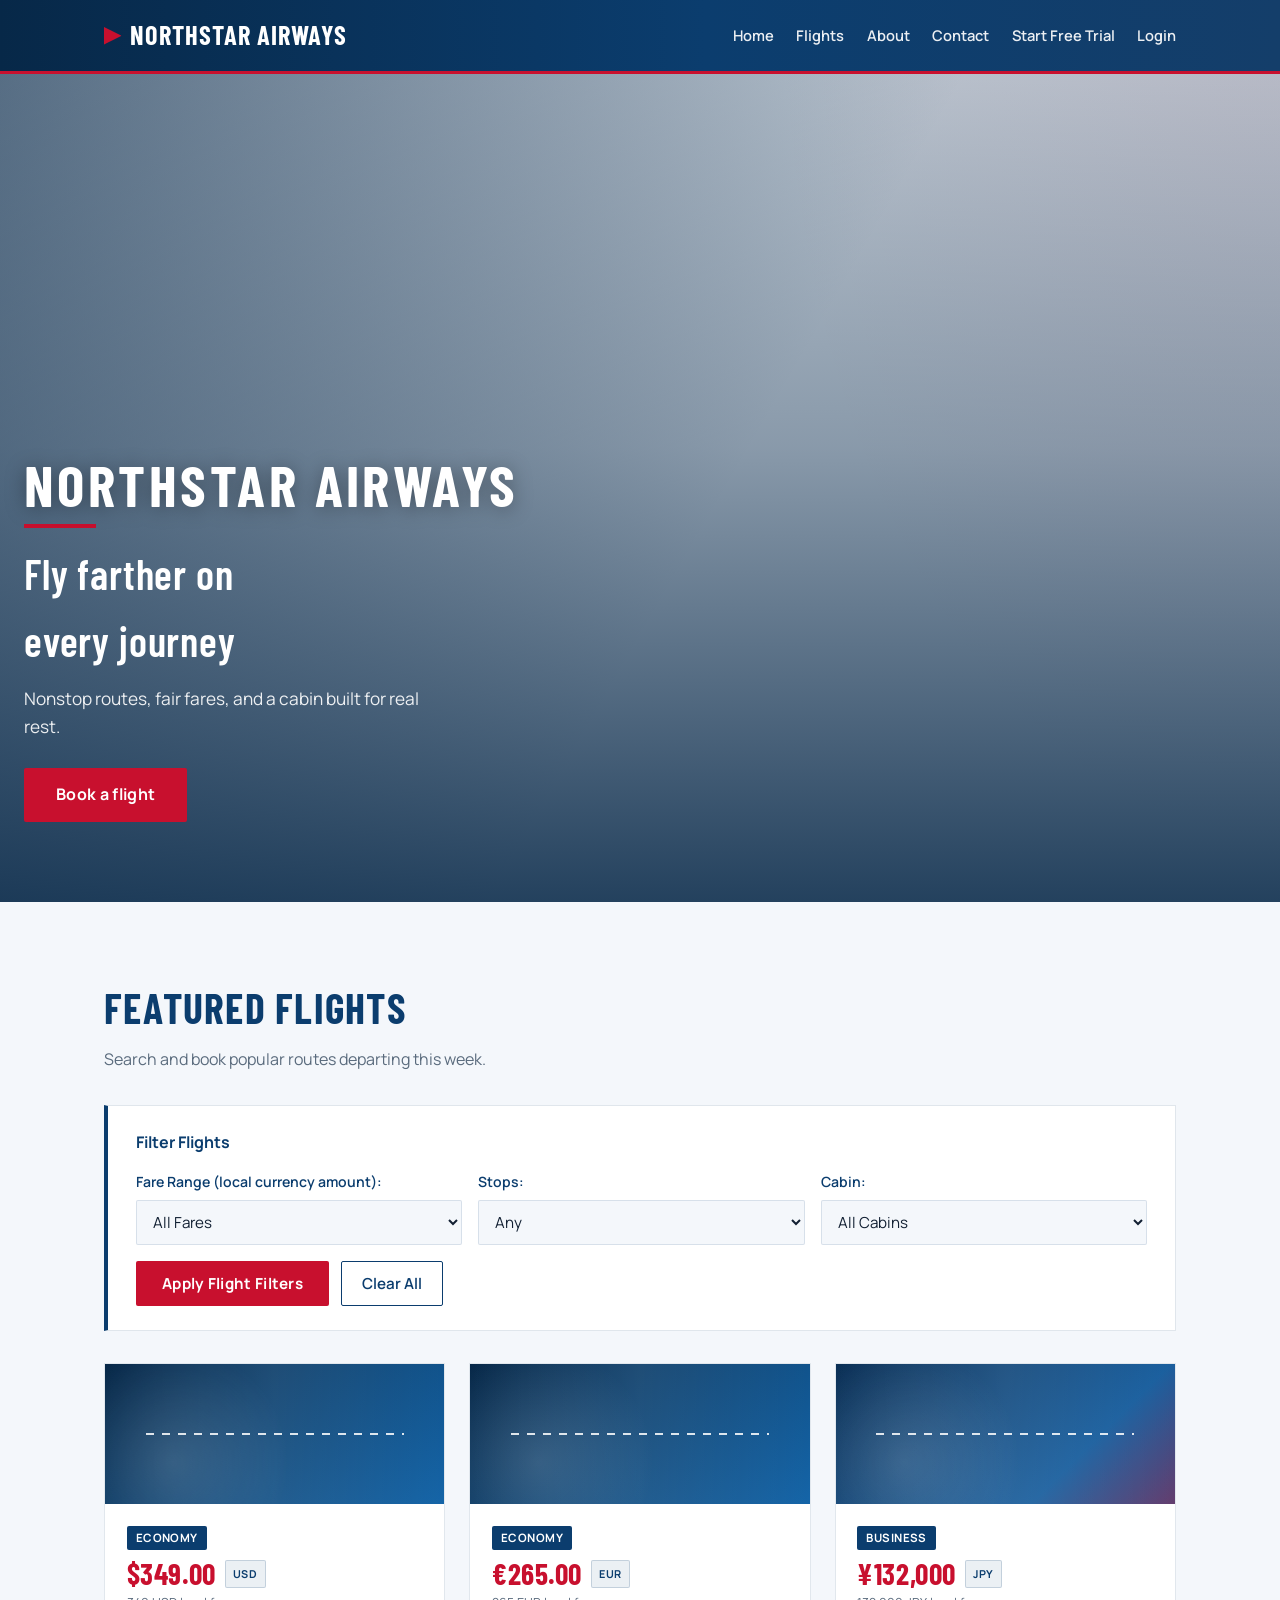
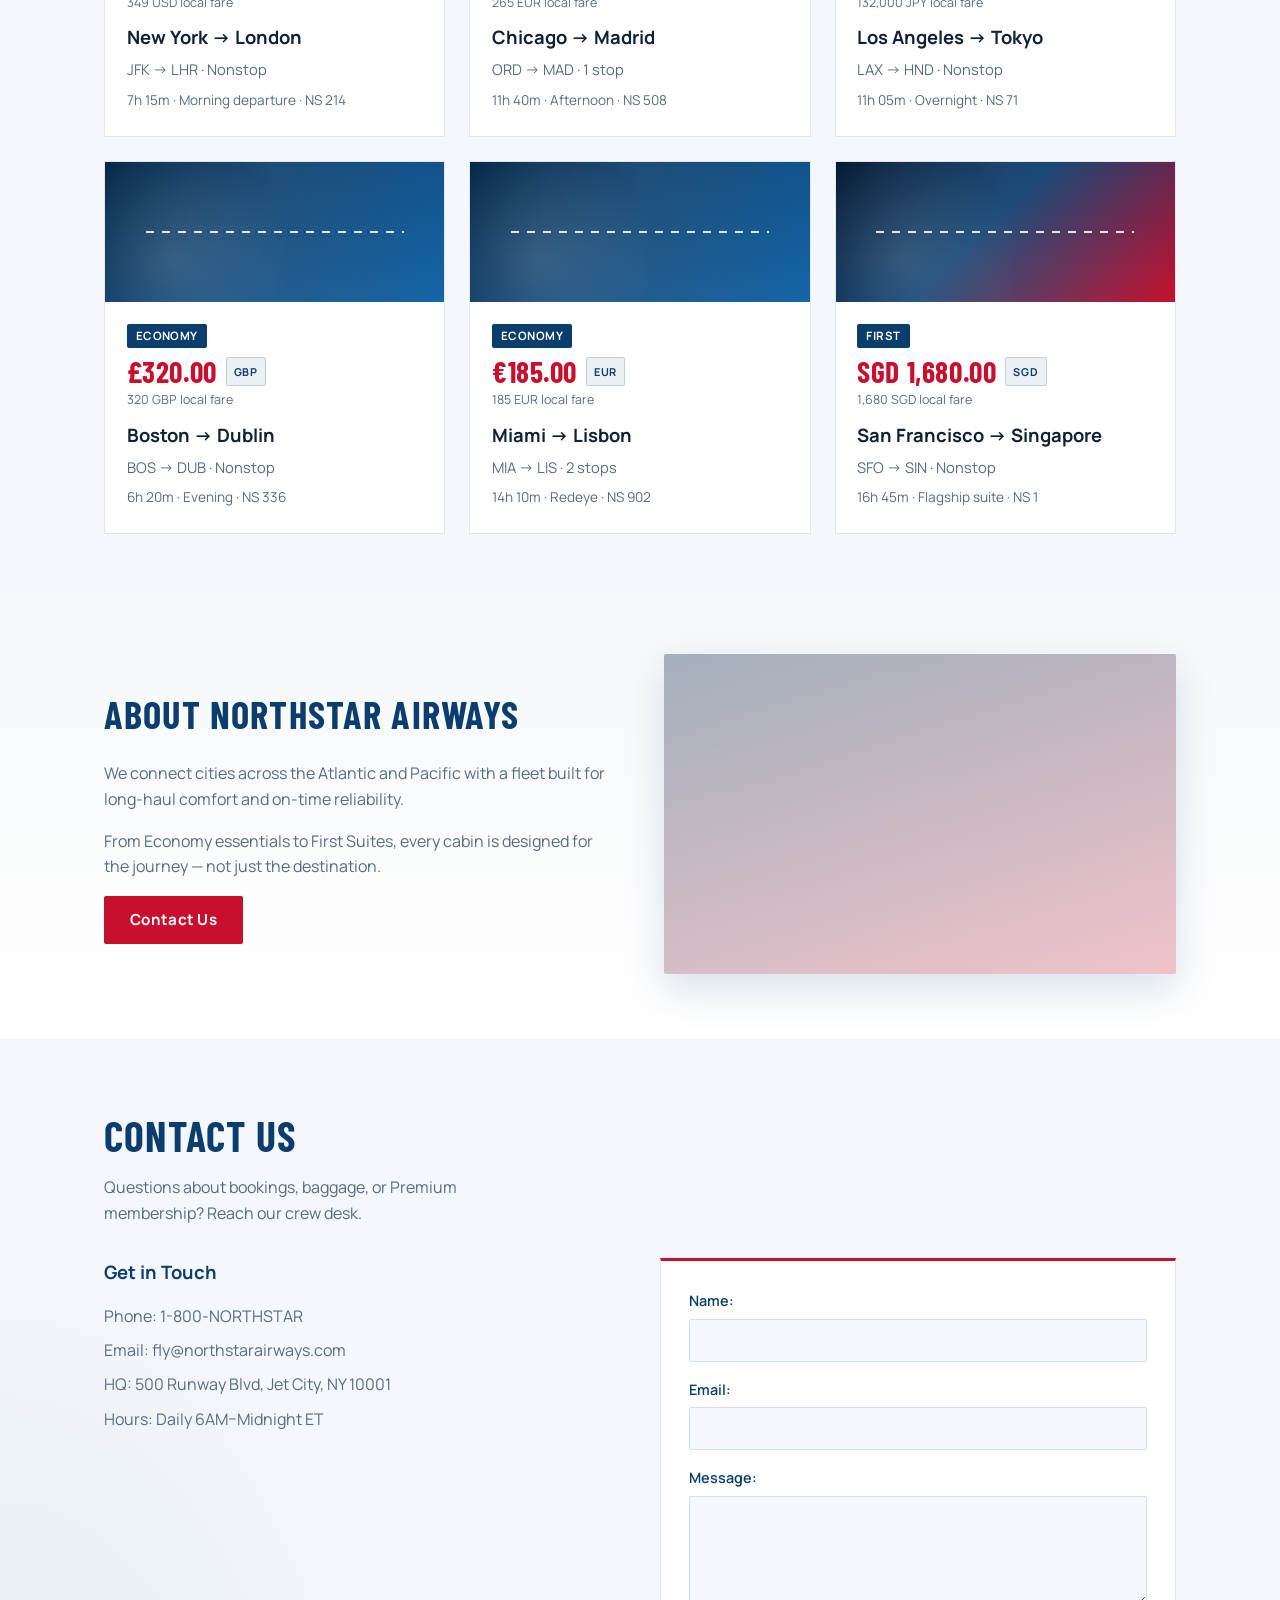
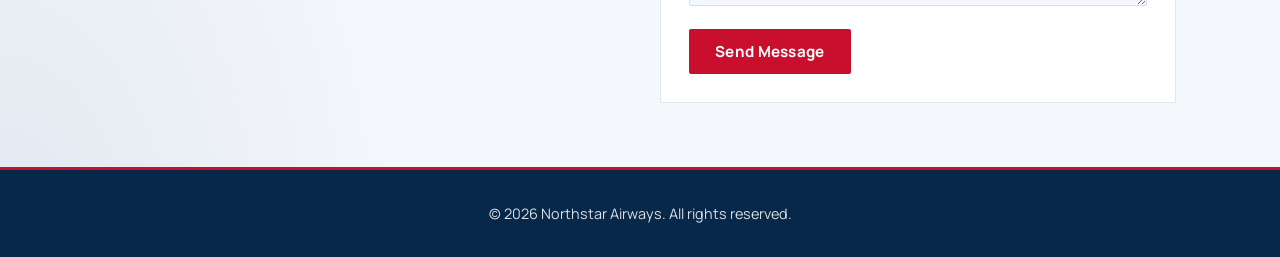
==== commit eb2c400f: "Align flight UI with multi-currency fares and matching event names Render cards from shared flight d" ====
--- a/index.html
+++ b/index.html
@@ -53,7 +53,7 @@
                 <li><a href="#flights">Flights</a></li>
                 <li><a href="#about">About</a></li>
                 <li><a href="#contact">Contact</a></li>
-                <li id="subscribeNavItem"><a href="#" onclick="startFreeTrial(); return false;">Subscribe</a></li>
+                <li id="subscribeNavItem"><a href="#" onclick="startFreeTrial(); return false;">Start Free Trial</a></li>
                 <li id="premiumNavItem"><a href="#" onclick="upgradeToPremium(); return false;">Upgrade to Premium</a></li>
                 <li id="loginNavItem"><a href="#" onclick="openLoginModal()">Login</a></li>
             </ul>
@@ -111,83 +111,13 @@
                     </div>
                 </div>
                 <div class="filter-buttons">
-                    <button class="btn" onclick="applyFilters()">Apply Filters</button>
+                    <button class="btn" onclick="applyFilters()">Apply Flight Filters</button>
                     <button class="btn-secondary" onclick="clearFilters()">Clear All</button>
                 </div>
             </div>
 
             <div class="flight-grid" id="propertyGrid">
-                <div class="flight-card" data-price="349" data-bedrooms="0" data-type="economy"
-                    onclick="ClickFeatureProperty(1)">
-                    <div class="flight-route-visual economy"></div>
-                    <div class="flight-info">
-                        <div class="flight-type">Economy</div>
-                        <div class="flight-price">$349.00 <span class="flight-currency">USD</span></div>
-                        <h3 class="flight-title">New York → London</h3>
-                        <p class="flight-location">JFK → LHR · Nonstop</p>
-                        <p class="flight-features">7h 15m · Morning departure · NS 214</p>
-                    </div>
-                </div>
-
-                <div class="flight-card" data-price="265" data-bedrooms="1" data-type="economy"
-                    onclick="ClickFeatureProperty(2)">
-                    <div class="flight-route-visual economy"></div>
-                    <div class="flight-info">
-                        <div class="flight-type">Economy</div>
-                        <div class="flight-price">€265.00 <span class="flight-currency">EUR</span></div>
-                        <h3 class="flight-title">Chicago → Madrid</h3>
-                        <p class="flight-location">ORD → MAD · 1 stop</p>
-                        <p class="flight-features">11h 40m · Afternoon · NS 508</p>
-                    </div>
-                </div>
-
-                <div class="flight-card" data-price="132000" data-bedrooms="0" data-type="business"
-                    onclick="ClickFeatureProperty(3)">
-                    <div class="flight-route-visual business"></div>
-                    <div class="flight-info">
-                        <div class="flight-type">Business</div>
-                        <div class="flight-price">¥132,000 <span class="flight-currency">JPY</span></div>
-                        <h3 class="flight-title">Los Angeles → Tokyo</h3>
-                        <p class="flight-location">LAX → HND · Nonstop</p>
-                        <p class="flight-features">11h 05m · Overnight · NS 71</p>
-                    </div>
-                </div>
-
-                <div class="flight-card" data-price="320" data-bedrooms="0" data-type="economy"
-                    onclick="ClickFeatureProperty(4)">
-                    <div class="flight-route-visual economy"></div>
-                    <div class="flight-info">
-                        <div class="flight-type">Economy</div>
-                        <div class="flight-price">£320.00 <span class="flight-currency">GBP</span></div>
-                        <h3 class="flight-title">Boston → Dublin</h3>
-                        <p class="flight-location">BOS → DUB · Nonstop</p>
-                        <p class="flight-features">6h 20m · Evening · NS 336</p>
-                    </div>
-                </div>
-
-                <div class="flight-card" data-price="185" data-bedrooms="2" data-type="economy"
-                    onclick="ClickFeatureProperty(5)">
-                    <div class="flight-route-visual economy"></div>
-                    <div class="flight-info">
-                        <div class="flight-type">Economy</div>
-                        <div class="flight-price">€185.00 <span class="flight-currency">EUR</span></div>
-                        <h3 class="flight-title">Miami → Lisbon</h3>
-                        <p class="flight-location">MIA → LIS · 2 stops</p>
-                        <p class="flight-features">14h 10m · Redeye · NS 902</p>
-                    </div>
-                </div>
-
-                <div class="flight-card" data-price="1680" data-bedrooms="0" data-type="first"
-                    onclick="ClickFeatureProperty(6)">
-                    <div class="flight-route-visual first"></div>
-                    <div class="flight-info">
-                        <div class="flight-type">First</div>
-                        <div class="flight-price">S$1,680.00 <span class="flight-currency">SGD</span></div>
-                        <h3 class="flight-title">San Francisco → Singapore</h3>
-                        <p class="flight-location">SFO → SIN · Nonstop</p>
-                        <p class="flight-features">16h 45m · Flagship suite · NS 1</p>
-                    </div>
-                </div>
+                <!-- Flight cards rendered from propertyData in script.js -->
             </div>
 
             <div class="no-results" id="noResults">
@@ -309,13 +239,13 @@
             <span id="userWelcome"></span>
         </div>
         <div class="user-status-actions">
-            <button type="button" id="subscribeBtn" class="btn btn-subscribe" onclick="startFreeTrial()">Start free trial</button>
+            <button type="button" id="subscribeBtn" class="btn btn-subscribe" onclick="startFreeTrial()">Start Free Trial</button>
             <button type="button" id="upgradePremiumBtn" class="btn btn-premium" onclick="upgradeToPremium()">Upgrade to Premium</button>
             <button class="btn-secondary" onclick="logout()">Logout</button>
         </div>
     </div>
 
-    <script src="script.js?v=3"></script>
+    <script src="script.js?v=5"></script>
 </body>
 
 </html>
--- a/style.css
+++ b/style.css
@@ -378,17 +378,91 @@
     font-weight: 700;
     color: var(--red);
     letter-spacing: 0.02em;
-    margin-bottom: 0.15rem;
-}
-
-.flight-currency {
+    line-height: 1;
+}
+
+.fare-block {
+    display: flex;
+    align-items: center;
+    gap: 0.55rem;
+    margin-bottom: 0.25rem;
+}
+
+.currency-chip {
     font-family: var(--font-body);
-    font-size: 0.72rem;
+    font-size: 0.68rem;
     font-weight: 700;
     letter-spacing: 0.06em;
     color: var(--blue);
-    vertical-align: middle;
-    margin-left: 0.25rem;
+    background: rgba(11, 61, 110, 0.08);
+    border: 1px solid rgba(11, 61, 110, 0.18);
+    padding: 0.28rem 0.45rem;
+    border-radius: 2px;
+}
+
+.fare-meta {
+    font-size: 0.78rem;
+    color: var(--muted);
+    margin-bottom: 0.65rem;
+}
+
+.modal-fare {
+    display: flex;
+    flex-wrap: wrap;
+    align-items: flex-start;
+    gap: 1rem 1.5rem;
+    margin: 1rem 0 0.75rem;
+    padding: 1rem 1.1rem;
+    background: var(--paper);
+    border-left: 4px solid var(--red);
+}
+
+.modal-fare-meta {
+    display: flex;
+    flex-direction: column;
+    gap: 0.4rem;
+}
+
+.modal-fare .fare-meta {
+    margin-bottom: 0;
+}
+
+.modal-meta-row {
+    display: flex;
+    gap: 1.25rem;
+    flex-wrap: wrap;
+    margin: 0.75rem 0 1.25rem;
+    color: var(--muted);
+    font-size: 0.92rem;
+}
+
+.modal-section-title {
+    margin: 1rem 0 0.5rem;
+    color: var(--blue);
+    font-size: 1.05rem;
+}
+
+.modal-description {
+    line-height: 1.6;
+    margin-bottom: 0.75rem;
+    color: var(--ink);
+}
+
+.modal-features {
+    margin-bottom: 1.75rem;
+    padding-left: 1.1rem;
+    color: var(--muted);
+}
+
+.modal-features li {
+    margin: 0.4rem 0;
+}
+
+.modal-actions {
+    display: flex;
+    gap: 0.75rem;
+    justify-content: center;
+    flex-wrap: wrap;
 }
 
 .flight-title {
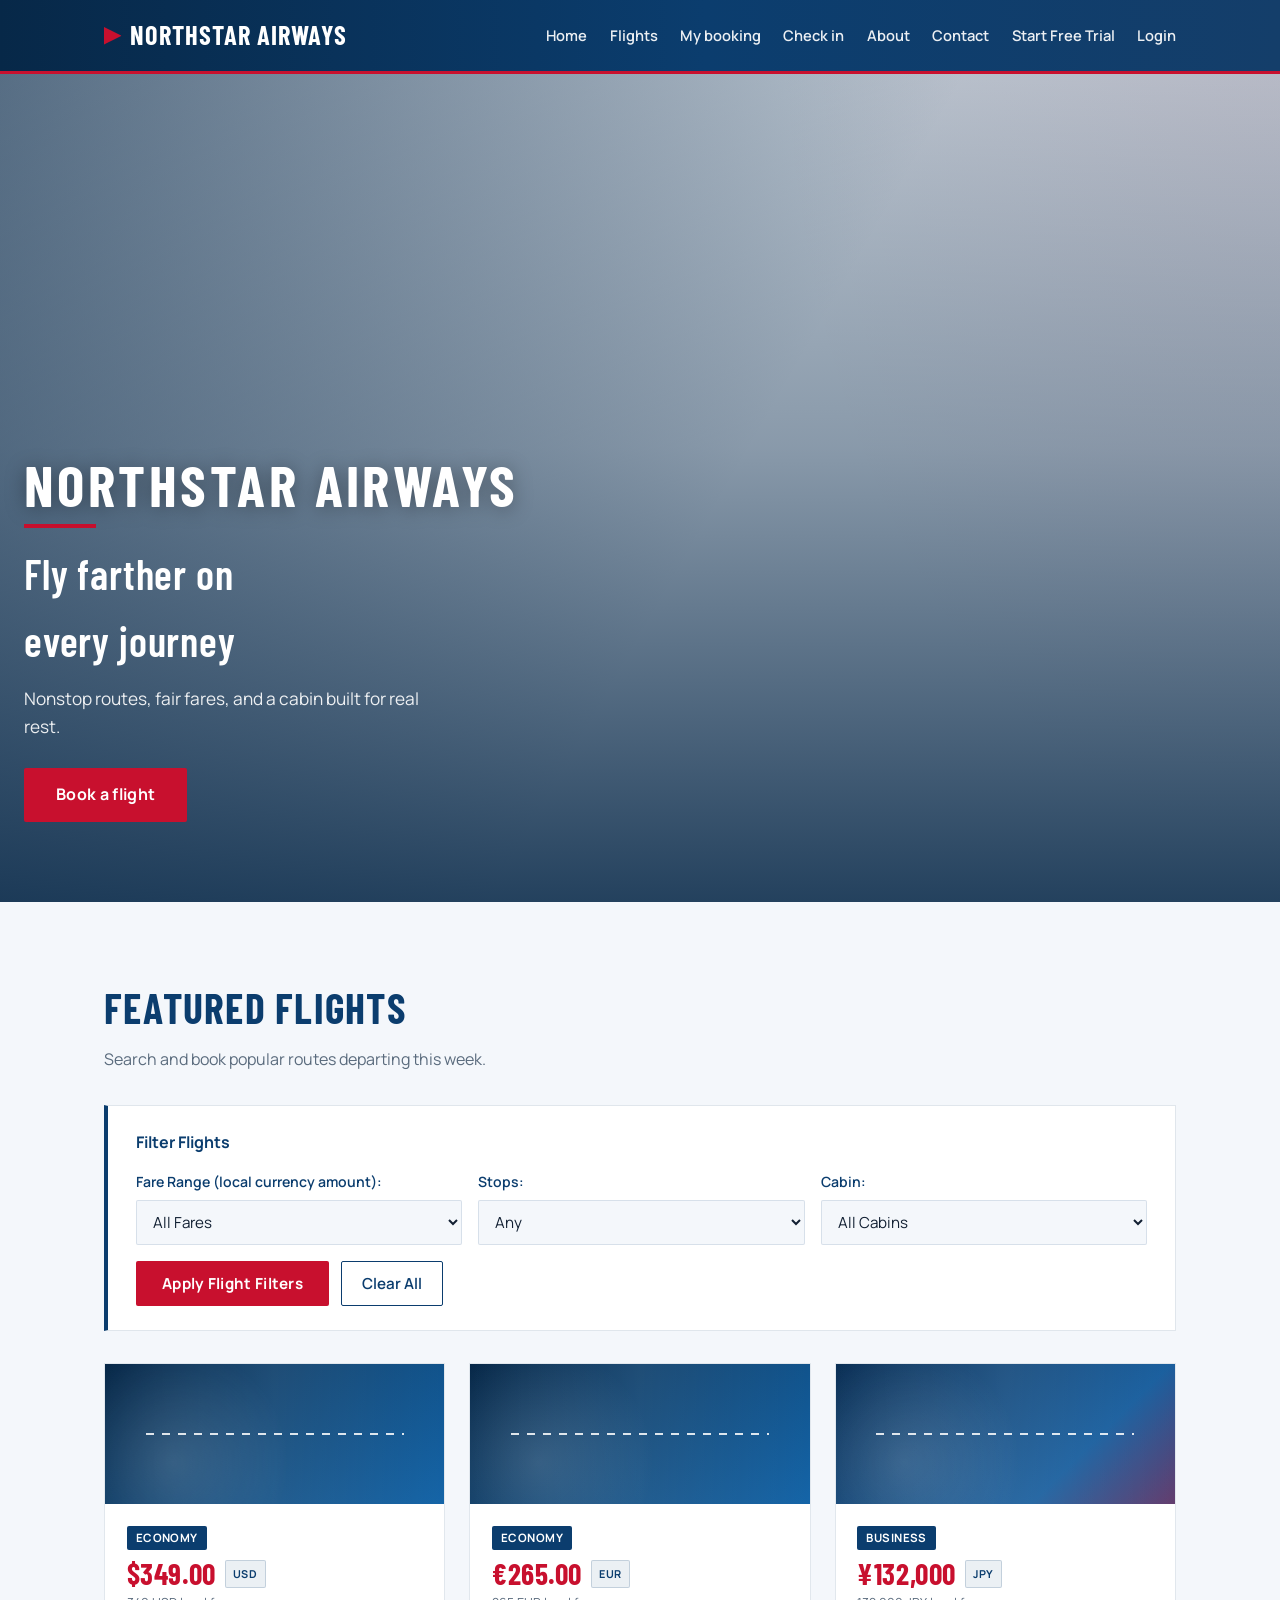
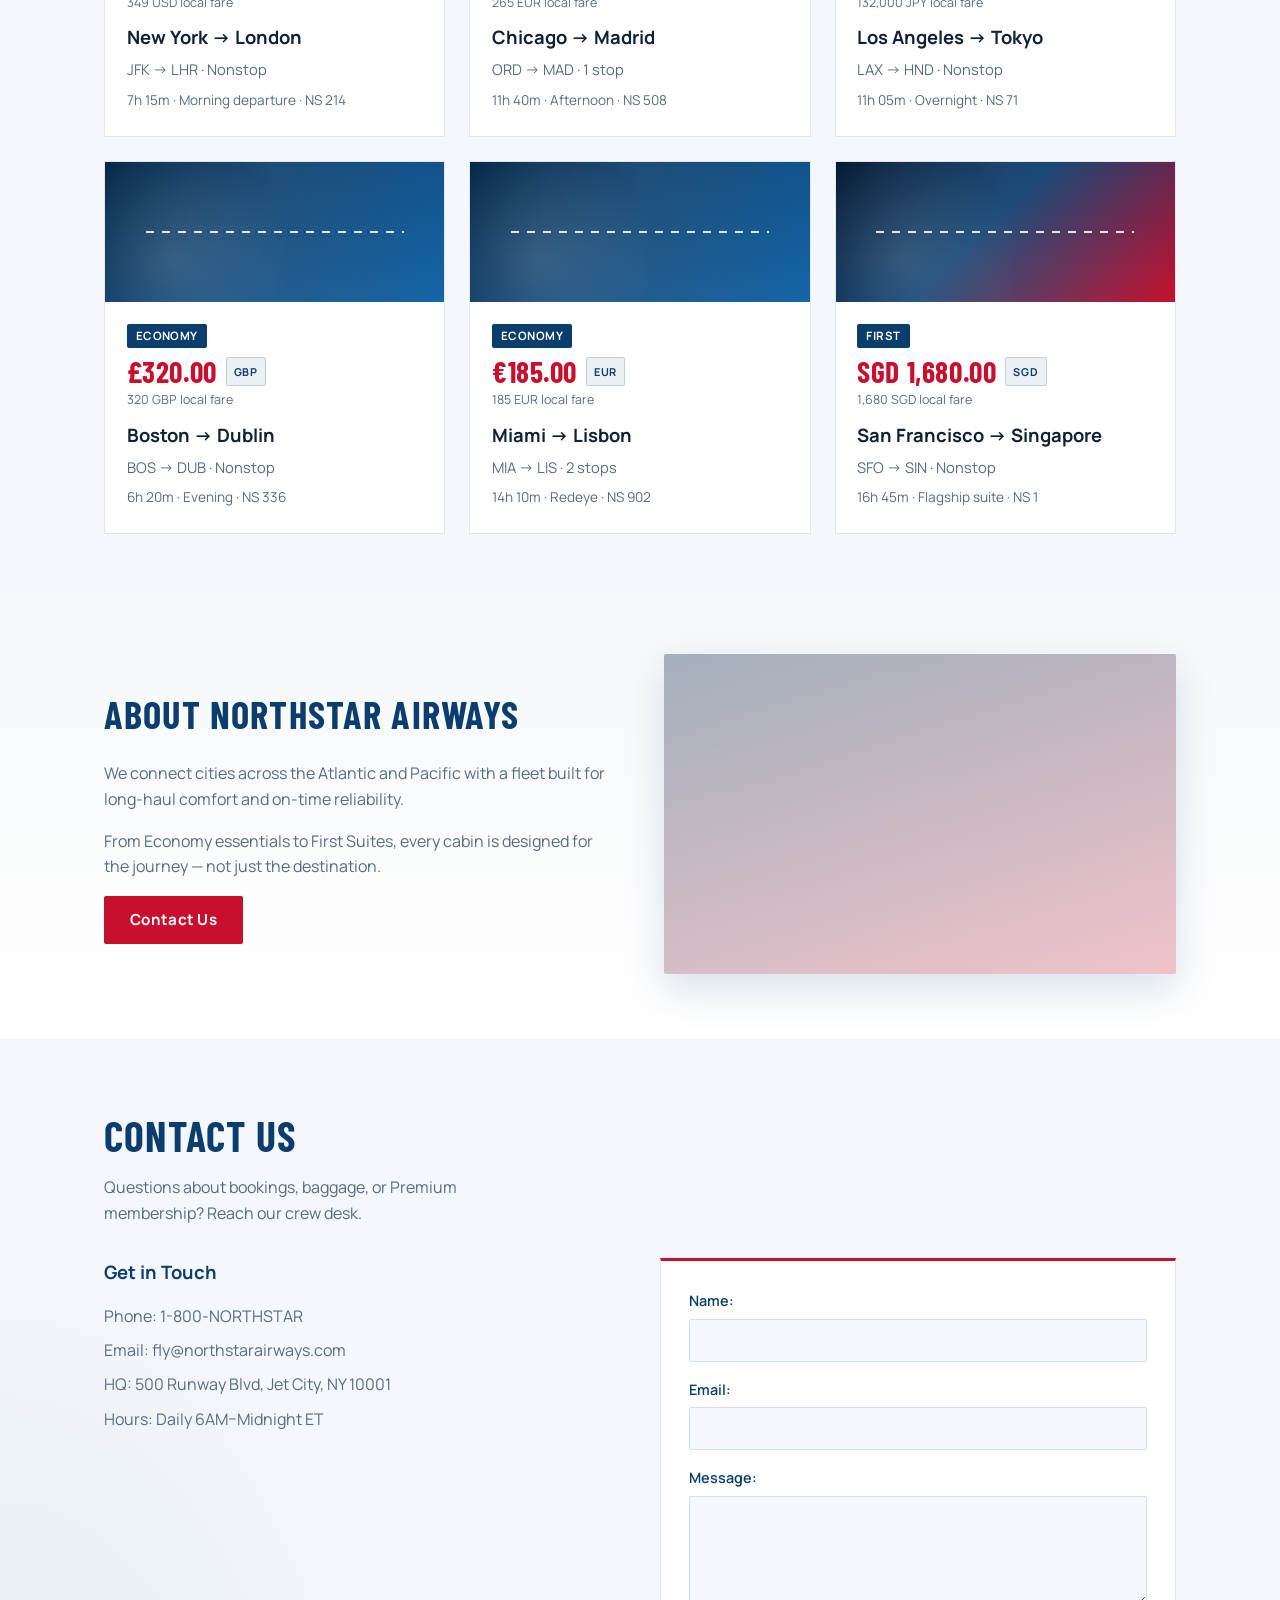
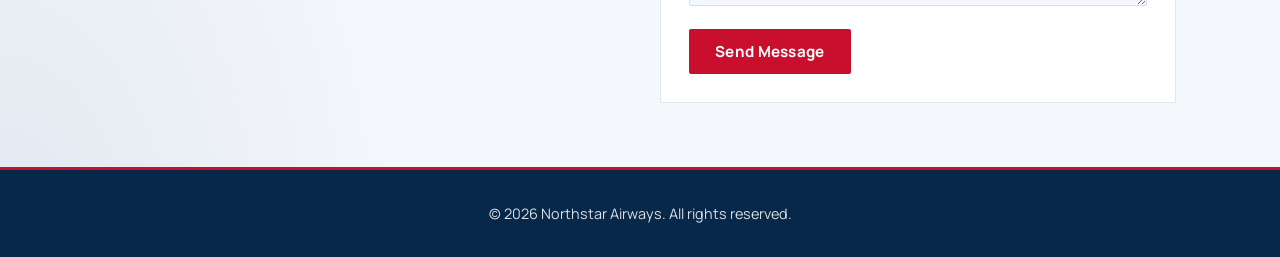
==== commit 12df4b26: "Add booking retrieval, check-in flow, and Amplitude booking groups. New pages let travelers look up " ====
--- a/index.html
+++ b/index.html
@@ -10,33 +10,9 @@
     <link href="https://fonts.googleapis.com/css2?family=Barlow+Condensed:wght@600;700&family=Manrope:wght@400;500;600;700&display=swap" rel="stylesheet">
     <link rel="stylesheet" href="style.css">
 
-    <!-- Amplitude Analytics with Engagement Plugin -->
     <script src="https://cdn.amplitude.com/script/f0db16a2ac68ab1c81271aeabdb148de.js"></script>
     <script src="https://cdn.amplitude.com/script/f0db16a2ac68ab1c81271aeabdb148de.engagement.js"></script>
-    <script>
-
-        // Add engagement plugin only (session replay should be included)
-        if (window.engagement && window.engagement.plugin) {
-            console.log('Adding engagement plugin...');
-            const engagementPlugin = window.engagement.plugin();
-            console.log('Engagement plugin object:', engagementPlugin);
-            window.amplitude.add(engagementPlugin);
-            console.log('Engagement plugin added');
-        } else {
-            console.warn('Engagement plugin not found');
-        }
-        const sessionReplayTracking = window.sessionReplay.plugin();
-
-        window.amplitude.add(window.sessionReplay.plugin({ sampleRate: 1 }));
-        // Initialize Amplitude
-        window.amplitude.init('f0db16a2ac68ab1c81271aeabdb148de', {
-            "fetchRemoteConfig": true,
-            "autocapture": true
-        });
-
-        console.log('Amplitude initialized successfully');
-
-    </script>
+    <script src="js/amplitude-init.js"></script>
 
 </head>
 
@@ -51,6 +27,8 @@
             <ul>
                 <li><a href="#home">Home</a></li>
                 <li><a href="#flights">Flights</a></li>
+                <li><a href="retrieve-booking.html">My booking</a></li>
+                <li><a href="check-in.html">Check in</a></li>
                 <li><a href="#about">About</a></li>
                 <li><a href="#contact">Contact</a></li>
                 <li id="subscribeNavItem"><a href="#" onclick="startFreeTrial(); return false;">Start Free Trial</a></li>
@@ -245,7 +223,8 @@
         </div>
     </div>
 
-    <script src="script.js?v=5"></script>
+    <script src="script.js?v=6"></script>
+    <script src="js/bookings.js"></script>
 </body>
 
 </html>
--- a/style.css
+++ b/style.css
@@ -104,6 +104,133 @@
     color: #ffd6dc;
 }
 
+.logo-link {
+    color: inherit;
+    text-decoration: none;
+}
+
+.logo-link:hover {
+    color: #ffd6dc;
+}
+
+.page-main {
+    padding: 3.5rem 0 4rem;
+    min-height: 60vh;
+}
+
+.container.narrow {
+    max-width: 640px;
+}
+
+.booking-panel {
+    background: var(--white);
+    padding: 1.75rem;
+    border: 1px solid var(--line);
+    border-left: 4px solid var(--blue);
+    margin-bottom: 1.5rem;
+}
+
+.booking-form .form-group select {
+    width: 100%;
+    padding: 10px 12px;
+    border: 1px solid var(--line);
+    border-radius: 2px;
+    font-family: inherit;
+    font-size: 0.95rem;
+    background: var(--paper);
+}
+
+.form-actions {
+    display: flex;
+    gap: 0.75rem;
+    flex-wrap: wrap;
+    margin-top: 1.25rem;
+}
+
+.form-message {
+    margin-top: 1rem;
+    font-size: 0.92rem;
+}
+
+.form-message--error {
+    color: var(--red);
+    font-weight: 600;
+}
+
+.hidden {
+    display: none !important;
+}
+
+.booking-result {
+    animation: heroRise 0.5s ease-out both;
+}
+
+.booking-card,
+.boarding-pass {
+    border-top: 3px solid var(--red);
+}
+
+.booking-ref {
+    font-size: 0.88rem;
+    color: var(--muted);
+    margin-bottom: 0.35rem;
+}
+
+.booking-passenger {
+    font-weight: 700;
+    color: var(--blue);
+    margin-bottom: 0.5rem;
+}
+
+.booking-status {
+    color: var(--muted);
+    margin-bottom: 1rem;
+}
+
+.booking-route {
+    font-family: var(--font-display);
+    font-size: 1.65rem;
+    color: var(--ink);
+    margin-bottom: 0.35rem;
+}
+
+.checkin-steps {
+    display: flex;
+    gap: 0.75rem;
+    flex-wrap: wrap;
+    margin-bottom: 1.5rem;
+}
+
+.checkin-step {
+    font-size: 0.82rem;
+    font-weight: 700;
+    text-transform: uppercase;
+    letter-spacing: 0.04em;
+    color: var(--muted);
+    padding: 0.35rem 0.65rem;
+    border: 1px solid var(--line);
+    background: var(--white);
+}
+
+.checkin-step.active {
+    color: var(--white);
+    background: var(--blue);
+    border-color: var(--blue);
+}
+
+.flight-summary {
+    margin-bottom: 1.25rem;
+    padding-bottom: 1rem;
+    border-bottom: 1px solid var(--line);
+}
+
+.boarding-pass-title {
+    font-family: var(--font-display);
+    font-size: 1.75rem;
+    color: var(--blue);
+    margin-bottom: 1rem;
+}
+
 /* Hero — full-bleed */
 .hero {
     position: relative;
